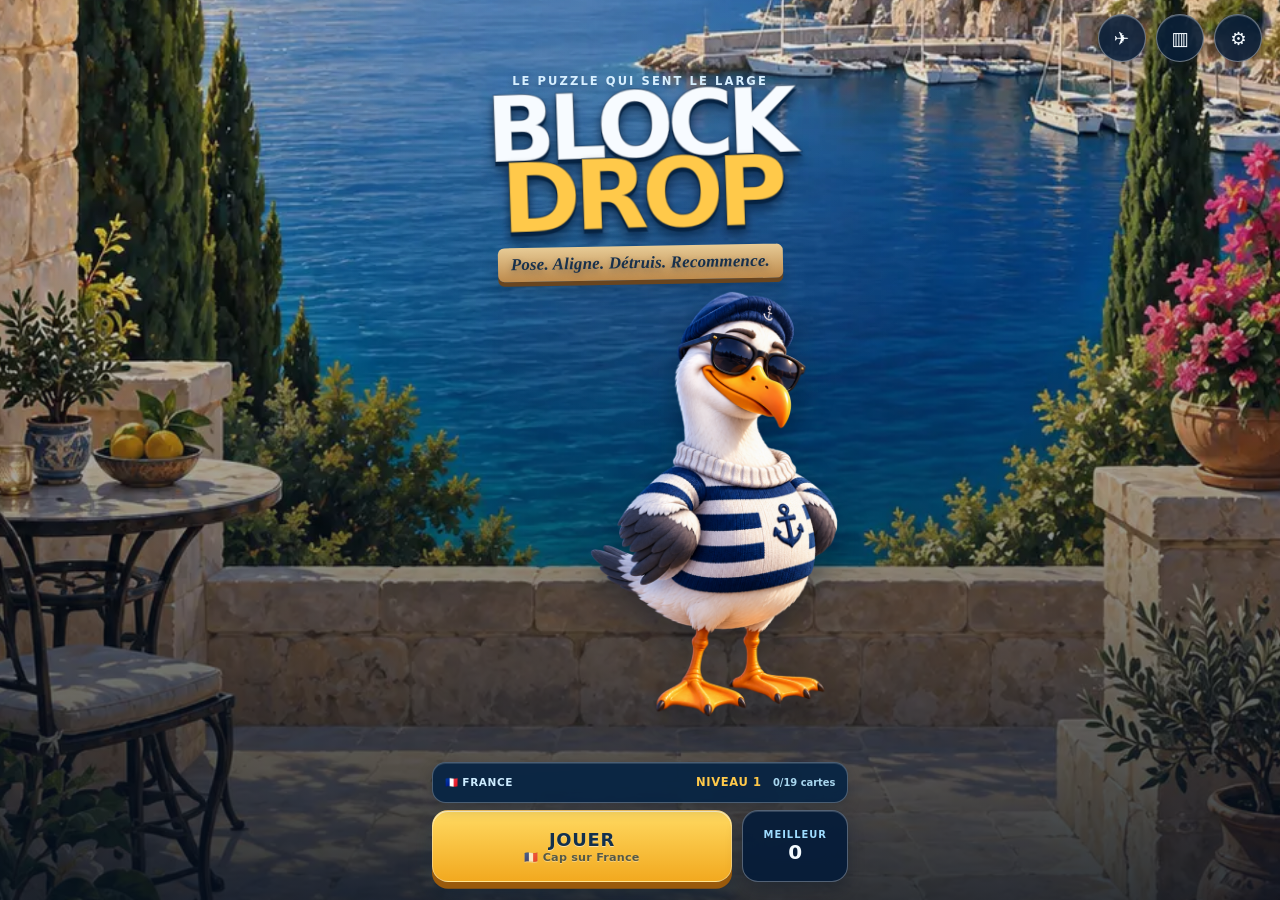
==== app/src/main/assets/public/index.html @ 639a9d27 "Add files via upload" ====
<!doctype html>
<html lang="fr">
<head>
  <meta charset="utf-8">
  <meta name="viewport" content="width=device-width,initial-scale=1,maximum-scale=1,user-scalable=no,viewport-fit=cover">
  <meta name="theme-color" content="#061d3a">
  <meta name="description" content="BLOCK DROP — Pose, aligne, détruis, recommence. Un block puzzle marin simple, fluide et addictif.">
  <meta name="mobile-web-app-capable" content="yes">
  <meta name="apple-mobile-web-app-capable" content="yes">
  <meta name="apple-mobile-web-app-status-bar-style" content="black-translucent">
  <title>BLOCK DROP</title>
  <link rel="manifest" href="manifest.webmanifest">
  <link rel="apple-touch-icon" href="assets/app-icon.png">
  <link rel="icon" type="image/svg+xml" href="data:image/svg+xml,%3Csvg xmlns='http://www.w3.org/2000/svg' viewBox='0 0 64 64'%3E%3Crect width='64' height='64' rx='15' fill='%23061d3a'/%3E%3Crect x='10' y='10' width='20' height='20' rx='5' fill='%233fd2ff'/%3E%3Crect x='34' y='10' width='20' height='20' rx='5' fill='%23ffc94a'/%3E%3Crect x='10' y='34' width='20' height='20' rx='5' fill='%23ff625d'/%3E%3Cpath d='M34 34h20v20H34z' rx='5' fill='%2374df72'/%3E%3C/svg%3E">
  <link rel="stylesheet" href="styles.css">
</head>
<body>
  <div id="app" class="app" aria-label="BLOCK DROP">
    <div class="scene" aria-hidden="true"></div>
    <div id="countryBackdrop" class="country-backdrop" aria-hidden="true"></div>
    <div class="scene-tint" aria-hidden="true"></div>

    <section id="homeScreen" class="screen home-screen active" aria-labelledby="gameTitle">
      <div class="home-actions">
        <button class="round-button" id="journeyButton" type="button" aria-label="Cartes postales" title="Cartes postales">✈</button>
        <button class="round-button" id="statsButton" type="button" aria-label="Statistiques" title="Statistiques">▥</button>
        <button class="round-button" id="homeSettingsButton" type="button" aria-label="Paramètres" title="Paramètres">⚙</button>
      </div>

      <div class="brand-lockup">
        <p class="eyebrow">LE PUZZLE QUI SENT LE LARGE</p>
        <h1 id="gameTitle"><span>BLOCK</span><strong>DROP</strong></h1>
        <p class="tagline">Pose. Aligne. Détruis. Recommence.</p>
      </div>

      <img class="home-mascot" src="assets/mascot.webp" width="600" height="900" alt="La mouette BLOCK DROP en pull marin rayé">

      <div class="home-cta">
        <button id="homeJourney" class="home-journey" type="button" aria-label="Voir le tour du monde et les cartes postales">
          <span id="homeCountry">🇫🇷 FRANCE</span>
          <strong>NIVEAU <b id="homeLevel">1</b></strong>
          <small><b id="homePostcardCount">0</b>/19 cartes</small>
        </button>
        <div class="home-buttons-row">
          <button id="playButton" class="primary-button play-button" type="button">
            <span id="playButtonLabel">JOUER</span>
            <small id="playButtonHint">Une partie, sans pression</small>
          </button>
          <div class="best-chip" aria-label="Meilleur score">
            <span>MEILLEUR</span>
            <strong id="homeBest">0</strong>
          </div>
        </div>
      </div>
    </section>

    <section id="gameScreen" class="screen game-screen" aria-label="Partie de BLOCK DROP">
      <header class="game-header">
        <button class="round-button small" id="backButton" type="button" aria-label="Retour à l'accueil">‹</button>
        <div class="score-card current">
          <span>SCORE</span>
          <strong id="scoreValue">0</strong>
        </div>
        <div class="score-card">
          <span>MEILLEUR</span>
          <strong id="bestValue">0</strong>
        </div>
        <button class="round-button small" id="gameSettingsButton" type="button" aria-label="Paramètres">⚙</button>
      </header>

      <main class="game-main">
        <div id="comboBanner" class="combo-banner" aria-live="polite"></div>
        <div id="recordBanner" class="record-banner" aria-live="polite">NOUVEAU RECORD !</div>
        <div id="levelUpBanner" class="level-up-banner" aria-live="polite">
          <span>NIVEAU SUIVANT</span>
          <strong id="levelUpValue">2</strong>
        </div>

        <div class="journey-status" aria-label="Progression du voyage">
          <div class="journey-heading">
            <span id="countryName">🇫🇷 FRANCE</span>
            <strong>NIVEAU <b id="levelValue">1</b></strong>
          </div>
          <div class="level-progress" aria-hidden="true"><i id="levelProgressFill"></i></div>
          <small id="levelProgressText">0/2 lignes</small>
        </div>

        <div class="board-wrap">
          <div id="board" class="board" role="grid" aria-label="Grille de jeu 8 par 8"></div>
          <div id="erasePanel" class="erase-panel" hidden>
            <span><strong id="eraseCount">0</strong>/3 blocs</span>
            <button id="cancelEraseButton" type="button">ANNULER</button>
            <button id="confirmEraseButton" type="button">EFFACER</button>
          </div>
          <div id="mascotReaction" class="mascot-reaction" aria-live="polite">
            <img src="assets/mascot.webp" alt="" width="600" height="900">
            <span id="reactionText">Propre.</span>
          </div>
        </div>

        <div class="pieces-area" aria-label="Pièces disponibles">
          <div id="piecesTray" class="pieces-tray"></div>
        </div>

        <div class="bonus-bar" aria-label="Bonus">
          <button id="eraserButton" class="bonus-button" type="button">
            <span class="bonus-icon">⌫</span>
            <span>GOMME</span>
            <b id="eraserCount">1</b>
          </button>
          <p id="gameHint" class="game-hint">Glisse une pièce sur la grille</p>
          <button id="redrawButton" class="bonus-button" type="button">
            <span class="bonus-icon">↻</span>
            <span>TIRAGE</span>
            <b id="redrawCount">1</b>
          </button>
        </div>
      </main>
    </section>

    <div id="tutorialOverlay" class="overlay tutorial-overlay" hidden>
      <div class="tutorial-card">
        <div class="tutorial-dots"><i class="active"></i><i></i><i></i></div>
        <div class="tutorial-demo" aria-hidden="true"><span></span><span></span><span></span></div>
        <h2 id="tutorialTitle">À toi de jouer</h2>
        <p id="tutorialText">Glisse une pièce sur la grille.</p>
        <button id="tutorialNext" class="primary-button compact" type="button">CONTINUER</button>
      </div>
    </div>

    <div id="gameOverOverlay" class="overlay" hidden>
      <div class="modal-card game-over-card">
        <img class="modal-mascot" src="assets/mascot.webp" alt="La mouette semble légèrement dépitée" width="600" height="900">
        <p class="eyebrow">OUPS.</p>
        <h2>TERMINÉ !</h2>
        <div class="result-grid">
          <div><span>SCORE</span><strong id="finalScore">0</strong></div>
          <div><span>MEILLEUR</span><strong id="finalBest">0</strong></div>
          <div><span>MEILLEUR COMBO</span><strong id="finalCombo">×1</strong></div>
        </div>
        <button id="replayButton" class="primary-button" type="button">REJOUER</button>
        <div id="gameOverJokers" class="game-over-jokers" hidden>
          <button id="gameOverEraser" type="button">⌫ GOMME <b>×1</b></button>
          <button id="gameOverRedraw" type="button">↻ TIRAGE <b>×1</b></button>
        </div>
        <p class="ad-policy-note">Les pubs plein écran sont espacées et apparaissent uniquement entre certaines parties.</p>
        <button id="secondChanceButton" class="video-button" type="button">
          <span>▶</span>
          <span><strong>LIBÉRER DE L'ESPACE</strong><small>Seconde chance · vidéo récompensée</small></span>
        </button>
        <button id="gameOverHomeButton" class="text-button" type="button">ACCUEIL</button>
      </div>
    </div>

    <div id="adOverlay" class="overlay ad-overlay" hidden>
      <div class="ad-card">
        <div id="adLabel" class="ad-label">PUBLICITÉ SIMULÉE</div>
        <div class="ad-visual" aria-hidden="true">
          <span class="ad-block blue"></span><span class="ad-block yellow"></span><span class="ad-block red"></span>
        </div>
        <h2>Un peu d'air arrive…</h2>
        <p id="adMessage">Récompense en préparation</p>
        <div class="ad-progress"><i id="adProgress"></i></div>
        <strong id="adCountdown">3</strong>
      </div>
    </div>

    <div id="settingsOverlay" class="overlay" hidden>
      <div class="modal-card settings-card">
        <button class="modal-close" data-close-overlay="settingsOverlay" type="button" aria-label="Fermer">×</button>
        <p class="eyebrow">À TA FAÇON</p>
        <h2>PARAMÈTRES</h2>
        <label class="setting-row"><span><strong>SONS</strong><small>Placements, lignes et combos</small></span><input id="soundToggle" type="checkbox" checked><i></i></label>
        <label class="setting-row"><span><strong>VIBRATIONS</strong><small>Retours tactiles légers</small></span><input id="vibrationToggle" type="checkbox" checked><i></i></label>
        <button id="showTutorialButton" class="secondary-button" type="button">REVOIR LE TUTORIEL</button>
        <button id="privacyOptionsButton" class="secondary-button" type="button" hidden>GÉRER MES CHOIX PUBLICITAIRES</button>
        <a class="privacy-link" href="privacy.html">POLITIQUE DE CONFIDENTIALITÉ</a>
      </div>
    </div>

    <div id="statsOverlay" class="overlay" hidden>
      <div class="modal-card stats-card">
        <button class="modal-close" data-close-overlay="statsOverlay" type="button" aria-label="Fermer">×</button>
        <p class="eyebrow">CARNET DE BORD</p>
        <h2>STATISTIQUES</h2>
        <div class="stats-list">
          <div><span>Niveau actuel</span><strong id="statsLevel">1</strong></div>
          <div><span>Cartes postales</span><strong id="statsPostcards">0/19</strong></div>
          <div><span>Parties jouées</span><strong id="statsGames">0</strong></div>
          <div><span>Meilleur score</span><strong id="statsBest">0</strong></div>
          <div><span>Lignes détruites</span><strong id="statsLines">0</strong></div>
          <div><span>Meilleur combo</span><strong id="statsCombo">×1</strong></div>
          <div><span>Temps de jeu</span><strong id="statsTime">0 min</strong></div>
        </div>
      </div>
    </div>

    <div id="postcardsOverlay" class="overlay" hidden>
      <div class="modal-card postcards-card">
        <button class="modal-close" data-close-overlay="postcardsOverlay" type="button" aria-label="Fermer">×</button>
        <p class="eyebrow">LE TOUR DU MONDE</p>
        <h2>CARTES POSTALES</h2>
        <p class="postcards-intro">Une nouvelle carte avec la mouette tous les 10 niveaux.</p>
        <div id="postcardGrid" class="postcard-grid" aria-label="Collection de cartes postales"></div>
      </div>
    </div>

    <div id="postcardRewardOverlay" class="overlay postcard-reward-overlay" hidden>
      <div class="postcard-reward-card">
        <p class="eyebrow">10 NIVEAUX BOUCLÉS</p>
        <h2>NOUVELLE CARTE !</h2>
        <div id="rewardPostcard" class="postcard-art reward-postcard" role="img"></div>
        <strong id="rewardCountry">🇫🇷 France</strong>
        <p>La mouette ajoute une escale à son carnet de bord.</p>
        <button id="postcardContinueButton" class="primary-button compact" type="button">CONTINUER LE VOYAGE</button>
      </div>
    </div>

    <div id="toast" class="toast" role="status" aria-live="polite"></div>
    <div id="liveRegion" class="sr-only" aria-live="polite"></div>
  </div>

  <script src="js/engine.js" defer></script>
  <script src="js/progression.js" defer></script>
  <script src="js/services.js" defer></script>
  <script src="js/app.js" defer></script>
</body>
</html>
---- app/src/main/assets/public/styles.css ----
:root {
  --navy-950: #031326;
  --navy-900: #061d3a;
  --navy-800: #0b2e55;
  --navy-700: #114a7b;
  --ocean: #168ec5;
  --sky: #4fc8f4;
  --foam: #f5fbff;
  --sand: #e6c68f;
  --gold: #ffc94a;
  --coral: #ff645d;
  --green: #65d76e;
  --violet: #8a66ed;
  --grid-size: min(92vw, 44dvh, 31rem);
  --shadow: 0 1rem 2.5rem rgba(1, 13, 31, .28);
  font-family: Inter, ui-rounded, "SF Pro Rounded", system-ui, -apple-system, BlinkMacSystemFont, "Segoe UI", sans-serif;
  color: var(--foam);
  background: var(--navy-950);
  font-synthesis: none;
}

* { box-sizing: border-box; }

html,
body {
  width: 100%;
  height: 100%;
  margin: 0;
  overflow: hidden;
  overscroll-behavior: none;
  background: var(--navy-950);
}

body {
  min-height: 100dvh;
  -webkit-tap-highlight-color: transparent;
  user-select: none;
  -webkit-user-select: none;
}

button,
input { font: inherit; }

button {
  border: 0;
  color: inherit;
  cursor: pointer;
  -webkit-tap-highlight-color: transparent;
}

button:focus-visible,
input:focus-visible + i {
  outline: .2rem solid #fff;
  outline-offset: .18rem;
}

[hidden] { display: none !important; }

.app {
  position: fixed;
  inset: 0;
  isolation: isolate;
  overflow: hidden;
  background: var(--navy-900);
}

.scene,
.country-backdrop,
.scene-tint {
  position: absolute;
  inset: 0;
  pointer-events: none;
}

.scene {
  z-index: -4;
  background: url("assets/mediterranean-port.webp") 50% 46% / cover no-repeat;
  transform: scale(1.02);
  transition: opacity .35s ease;
  animation: seaBreath 14s ease-in-out infinite alternate;
}

.country-backdrop {
  z-index: -3;
  opacity: 0;
  background-color: #1f78a5;
  background-image: url("assets/postcards-atlas.png");
  background-repeat: no-repeat;
  background-position: 33.333% 0;
  background-size: auto 500%;
  filter: saturate(1.08) brightness(.94) contrast(1.04);
  transform: scale(1.02);
  transition: opacity .35s ease, background-position .45s ease;
}

.app.playing .scene { opacity: 0; }
.app.playing .country-backdrop { opacity: .96; }

.scene-tint {
  z-index: -2;
  background:
    radial-gradient(circle at 50% 11%, rgba(255,255,255,.14), transparent 34%),
    linear-gradient(180deg, rgba(4, 27, 57, .08), rgba(4, 22, 45, .18) 36%, rgba(3, 15, 31, .82) 100%);
}

.app.playing .scene-tint {
  background:
    radial-gradient(circle at 50% 42%, rgba(255,255,255,.05), transparent 34%),
    linear-gradient(180deg, rgba(3, 24, 49, .08), rgba(3, 20, 42, .2) 55%, rgba(2, 14, 30, .48) 100%);
}

.screen {
  position: absolute;
  inset: 0;
  display: none;
  width: 100%;
  height: 100dvh;
}

.screen.active { display: flex; }

.home-screen {
  flex-direction: column;
  align-items: center;
  justify-content: space-between;
  padding: max(.9rem, env(safe-area-inset-top)) 1.1rem max(1.1rem, env(safe-area-inset-bottom));
  overflow: hidden;
}

.home-actions {
  position: relative;
  z-index: 8;
  display: flex;
  align-self: stretch;
  justify-content: flex-end;
  gap: .65rem;
}

.round-button {
  display: grid;
  place-items: center;
  width: 3rem;
  height: 3rem;
  border: 1px solid rgba(255,255,255,.38);
  border-radius: 50%;
  background: rgba(4, 27, 57, .82);
  box-shadow: 0 .45rem 1rem rgba(0, 20, 42, .2), inset 0 1px rgba(255,255,255,.2);
  font-size: 1.15rem;
  font-weight: 900;
  backdrop-filter: blur(.8rem);
  transition: transform .12s ease, background .12s ease;
}

.round-button:active { transform: scale(.93); }
.round-button.small { width: 2.7rem; height: 2.7rem; }

.brand-lockup {
  position: absolute;
  z-index: 6;
  top: max(4.65rem, calc(env(safe-area-inset-top) + 3.8rem));
  left: 50%;
  width: min(100%, 32rem);
  padding: 0 .7rem;
  text-align: center;
  text-shadow: 0 .2rem .45rem rgba(3, 20, 40, .35);
  transform: translateX(-50%);
}

.eyebrow {
  margin: 0 0 .3rem;
  color: #d7efff;
  font-size: .72rem;
  font-weight: 900;
  letter-spacing: .18em;
  text-transform: uppercase;
}

.brand-lockup h1 {
  display: flex;
  flex-direction: column;
  margin: 0;
  font-size: clamp(3.15rem, 15vw, 5.7rem);
  font-weight: 1000;
  line-height: .73;
  letter-spacing: -.075em;
  transform: rotate(-2deg);
}

.brand-lockup h1 span,
.brand-lockup h1 strong {
  position: relative;
  -webkit-text-stroke: .08rem rgba(2, 24, 50, .35);
  filter: drop-shadow(0 .3rem 0 #08284a) drop-shadow(0 .55rem .35rem rgba(0, 16, 36, .3));
}

.brand-lockup h1 span {
  color: #f7fbff;
  text-shadow: inset 0 .1rem #fff;
}

.brand-lockup h1 strong {
  z-index: 1;
  color: var(--gold);
  font-size: 1.06em;
}

.tagline {
  display: inline-block;
  margin: 1rem 0 0;
  padding: .45rem .8rem;
  border-radius: .4rem;
  background: linear-gradient(180deg, #e7cb96, #bd8a4c);
  box-shadow: 0 .28rem 0 #69451f, 0 .65rem 1rem rgba(6, 24, 44, .25);
  color: #17304c;
  font-family: Georgia, serif;
  font-size: clamp(.78rem, 3.4vw, 1.05rem);
  font-style: italic;
  font-weight: 900;
  letter-spacing: .015em;
  transform: rotate(-1deg);
}

.home-mascot {
  position: absolute;
  z-index: 4;
  top: clamp(17.5rem, 32dvh, 19.5rem);
  left: 63%;
  width: min(58vw, 18rem, calc((100dvh - 23rem) / 1.5));
  height: auto;
  transform: translateX(-50%);
  filter: drop-shadow(0 1.1rem 1rem rgba(1, 13, 28, .4));
  animation: mascotIdle 4.8s ease-in-out infinite;
  pointer-events: none;
}

.home-cta {
  position: relative;
  z-index: 7;
  display: flex;
  flex-direction: column;
  align-items: stretch;
  align-self: center;
  width: min(100%, 26rem);
  margin-top: auto;
  gap: .48rem;
}

.home-buttons-row {
  display: flex;
  align-items: stretch;
  gap: .65rem;
}

.home-journey {
  display: grid;
  min-height: 2.55rem;
  grid-template-columns: 1fr auto auto;
  align-items: center;
  padding: .5rem .72rem;
  border: 1px solid rgba(255,255,255,.26);
  border-radius: .85rem;
  background: rgba(5, 35, 67, .9);
  box-shadow: 0 .35rem .85rem rgba(0, 16, 35, .24), inset 0 1px rgba(255,255,255,.13);
  backdrop-filter: blur(.75rem);
  text-align: left;
}

.home-journey > span {
  overflow: hidden;
  color: #cdecff;
  font-size: .66rem;
  font-weight: 950;
  letter-spacing: .055em;
  text-overflow: ellipsis;
  white-space: nowrap;
}

.home-journey > strong {
  padding: 0 .7rem;
  color: var(--gold);
  font-size: .72rem;
  letter-spacing: .055em;
}

.home-journey > small {
  color: #a9d7ef;
  font-size: .62rem;
  font-weight: 850;
}

.primary-button {
  min-height: 3.5rem;
  border: 1px solid rgba(255,255,255,.32);
  border-radius: 1rem;
  background: linear-gradient(180deg, #ffda62, #f2a91f);
  box-shadow: 0 .42rem 0 #9a5a0b, 0 .75rem 1.35rem rgba(9, 40, 65, .34), inset 0 1px rgba(255,255,255,.68);
  color: #12304c;
  font-size: 1.12rem;
  font-weight: 1000;
  letter-spacing: .04em;
  text-shadow: 0 1px rgba(255,255,255,.5);
  transition: transform .1s ease, box-shadow .1s ease;
}

.primary-button:active {
  transform: translateY(.28rem);
  box-shadow: 0 .14rem 0 #9a5a0b, 0 .35rem .8rem rgba(9, 40, 65, .28), inset 0 1px rgba(255,255,255,.68);
}

.play-button {
  display: flex;
  flex: 1;
  flex-direction: column;
  align-items: center;
  justify-content: center;
  min-height: 4.5rem;
}

.play-button small {
  margin-top: .1rem;
  font-size: .7rem;
  font-weight: 800;
  letter-spacing: .02em;
  opacity: .7;
}

.best-chip {
  display: flex;
  min-width: 6.6rem;
  flex-direction: column;
  align-items: center;
  justify-content: center;
  border: 1px solid rgba(255,255,255,.3);
  border-radius: 1rem;
  background: rgba(4, 27, 57, .9);
  box-shadow: 0 .45rem 1rem rgba(0, 17, 37, .3), inset 0 1px rgba(255,255,255,.16);
  backdrop-filter: blur(.7rem);
}

.best-chip span,
.score-card span {
  color: #9edcff;
  font-size: .62rem;
  font-weight: 900;
  letter-spacing: .1em;
}

.best-chip strong { margin-top: .05rem; font-size: 1.25rem; }

.game-screen {
  flex-direction: column;
  padding: max(.55rem, env(safe-area-inset-top)) .6rem max(.45rem, env(safe-area-inset-bottom));
  background: linear-gradient(180deg, rgba(5, 34, 66, .08), rgba(2, 18, 38, .38));
  touch-action: none;
}

.game-screen::before {
  position: absolute;
  z-index: -1;
  inset: 0;
  background: radial-gradient(circle at 50% 46%, rgba(3, 22, 45, .04) 0 35%, rgba(3, 22, 45, .2) 100%);
  content: "";
}

.game-header {
  display: grid;
  z-index: 5;
  grid-template-columns: 2.7rem 1fr 1fr 2.7rem;
  align-items: center;
  width: min(100%, 36rem);
  margin: 0 auto .42rem;
  gap: .42rem;
}

.score-card {
  display: flex;
  min-width: 0;
  height: 2.72rem;
  flex-direction: column;
  align-items: center;
  justify-content: center;
  border: 1px solid rgba(255,255,255,.18);
  border-radius: .8rem;
  background: rgba(5, 32, 63, .78);
  box-shadow: inset 0 1px rgba(255,255,255,.1), 0 .3rem .8rem rgba(0, 13, 29, .16);
  backdrop-filter: blur(.6rem);
}

.score-card.current { background: linear-gradient(180deg, rgba(16, 91, 137, .88), rgba(8, 53, 91, .92)); }
.score-card strong { max-width: 100%; overflow: hidden; font-size: 1.15rem; line-height: 1.05; text-overflow: ellipsis; }

.game-main {
  position: relative;
  display: flex;
  min-height: 0;
  flex: 1;
  flex-direction: column;
  align-items: center;
  justify-content: center;
}

.journey-status {
  display: grid;
  width: min(100%, 34rem);
  min-height: 2.8rem;
  grid-template-columns: 1fr auto;
  align-items: center;
  margin: 0 0 .42rem;
  padding: .42rem .68rem;
  border: 1px solid rgba(255,255,255,.18);
  border-radius: .8rem;
  background: rgba(4, 28, 55, .78);
  box-shadow: inset 0 1px rgba(255,255,255,.09), 0 .3rem .7rem rgba(0,0,0,.13);
  backdrop-filter: blur(.65rem);
  gap: .2rem .55rem;
}

.journey-heading {
  display: flex;
  align-items: baseline;
  justify-content: space-between;
  grid-column: 1 / -1;
  gap: .5rem;
}

.journey-heading span {
  overflow: hidden;
  color: #d7efff;
  font-size: .68rem;
  font-weight: 950;
  letter-spacing: .06em;
  text-overflow: ellipsis;
  text-transform: uppercase;
  white-space: nowrap;
}

.journey-heading strong {
  flex: 0 0 auto;
  color: var(--gold);
  font-size: .67rem;
  letter-spacing: .07em;
}

.level-progress {
  height: .36rem;
  overflow: hidden;
  border-radius: 2rem;
  background: rgba(255,255,255,.12);
  box-shadow: inset 0 .08rem .12rem rgba(0,0,0,.22);
}

.level-progress i {
  display: block;
  width: 0;
  height: 100%;
  border-radius: inherit;
  background: linear-gradient(90deg, #35c9f5, #ffd252);
  box-shadow: 0 0 .55rem rgba(61, 207, 247, .55);
  transition: width .28s ease;
}

.journey-status small {
  color: #a9d7ef;
  font-size: .57rem;
  font-weight: 850;
  white-space: nowrap;
}

.board-wrap { position: relative; width: var(--grid-size); max-width: 100%; }

.board {
  display: grid;
  width: 100%;
  aspect-ratio: 1;
  grid-template-columns: repeat(8, 1fr);
  grid-template-rows: repeat(8, 1fr);
  gap: clamp(.18rem, .8vw, .3rem);
  padding: clamp(.38rem, 1.4vw, .62rem);
  border: 1px solid rgba(137, 211, 255, .23);
  border-radius: clamp(.95rem, 4vw, 1.4rem);
  background:
    linear-gradient(145deg, rgba(15, 65, 106, .35), transparent 50%),
    rgba(6, 29, 59, .86);
  backdrop-filter: blur(.12rem);
  box-shadow: var(--shadow), inset 0 0 0 .18rem rgba(1, 12, 28, .32), inset 0 1px rgba(255,255,255,.1);
  touch-action: none;
}

.cell {
  position: relative;
  min-width: 0;
  border-radius: 22%;
  background: rgba(33, 82, 120, .33);
  box-shadow: inset 0 .08rem .18rem rgba(0,0,0,.25), 0 1px rgba(255,255,255,.03);
  transition: background .09s ease, transform .12s ease, opacity .16s ease, box-shadow .09s ease;
}

.cell.filled,
.piece-block,
.drag-cell {
  background-color: var(--block-color);
  background-image:
    linear-gradient(155deg, rgba(255,255,255,.52), transparent 32%),
    linear-gradient(180deg, rgba(255,255,255,.09), rgba(0,0,0,.15));
  box-shadow:
    inset 0 .12rem .12rem rgba(255,255,255,.35),
    inset 0 -.13rem .18rem rgba(0,0,0,.18),
    0 .12rem .22rem rgba(1, 15, 31, .34);
}

.color-blue { --block-color: #2eb9f0; }
.color-turquoise { --block-color: #2fd6c7; }
.color-green { --block-color: #6bd663; }
.color-yellow { --block-color: #ffca45; }
.color-orange { --block-color: #ff963b; }
.color-red { --block-color: #f65c61; }
.color-violet { --block-color: #8f65e8; }

.cell.preview-valid {
  background: color-mix(in srgb, var(--preview-color) 52%, rgba(255,255,255,.16));
  box-shadow: inset 0 0 0 .12rem rgba(255,255,255,.58), 0 0 .65rem color-mix(in srgb, var(--preview-color) 60%, transparent);
  transform: scale(.94);
}

.cell.drop-in { animation: blockDrop .15s cubic-bezier(.16,.9,.25,1.35); }
.cell.clearing { z-index: 2; animation: blockClear .27s ease forwards; }
.cell.erase-selected { box-shadow: inset 0 0 0 .15rem #fff, 0 0 .8rem #ffdf67; transform: scale(.88) rotate(4deg); }
.board.erase-mode .cell.filled { cursor: crosshair; }

.pieces-area {
  width: min(100%, 34rem);
  min-height: clamp(5.4rem, 13dvh, 7.4rem);
  padding: .42rem 0 .28rem;
}

.pieces-tray {
  display: grid;
  width: 100%;
  height: 100%;
  grid-template-columns: repeat(3, 1fr);
  gap: .48rem;
}

.piece-slot {
  position: relative;
  display: grid;
  min-width: 0;
  min-height: 4.8rem;
  place-items: center;
  border: 1px solid rgba(123, 201, 247, .18);
  border-radius: .95rem;
  background: rgba(5, 32, 62, .72);
  box-shadow: inset 0 1px rgba(255,255,255,.08), 0 .28rem .7rem rgba(0, 12, 27, .16);
  touch-action: none;
  transition: transform .1s ease, opacity .1s ease, border-color .1s ease;
}

.piece-slot:active { transform: scale(.96); }
.piece-slot.dragging { opacity: .16; }
.piece-slot.used { opacity: .2; pointer-events: none; }

.piece-shape {
  display: grid;
  grid-template-columns: repeat(var(--piece-cols), var(--mini-cell));
  grid-template-rows: repeat(var(--piece-rows), var(--mini-cell));
  gap: .18rem;
  --mini-cell: clamp(.92rem, 4.7vw, 1.55rem);
  filter: drop-shadow(0 .15rem .18rem rgba(0, 11, 26, .28));
}

.piece-block {
  width: var(--mini-cell);
  height: var(--mini-cell);
  border-radius: 24%;
}

.piece-block.empty { visibility: hidden; }

.drag-piece {
  position: fixed;
  z-index: 100;
  display: grid;
  grid-template-columns: repeat(var(--piece-cols), var(--drag-cell));
  grid-template-rows: repeat(var(--piece-rows), var(--drag-cell));
  gap: var(--drag-gap);
  transform: translate3d(var(--drag-x), var(--drag-y), 0) scale(1.05);
  filter: drop-shadow(0 .55rem .42rem rgba(0, 12, 28, .34));
  pointer-events: none;
  will-change: transform;
}

.drag-cell {
  width: var(--drag-cell);
  height: var(--drag-cell);
  border-radius: 22%;
}
.drag-cell.empty { visibility: hidden; }
.drag-piece.invalid { opacity: .52; filter: grayscale(.4) drop-shadow(0 .25rem .3rem rgba(80,0,0,.3)); }

.bonus-bar {
  display: grid;
  width: min(100%, 34rem);
  min-height: 3.3rem;
  grid-template-columns: 5rem 1fr 5rem;
  align-items: center;
  gap: .4rem;
}

.bonus-button {
  position: relative;
  display: flex;
  height: 3.15rem;
  flex-direction: column;
  align-items: center;
  justify-content: center;
  border: 1px solid rgba(255,255,255,.18);
  border-radius: .8rem;
  background: linear-gradient(180deg, rgba(18, 74, 119, .95), rgba(7, 43, 78, .96));
  box-shadow: 0 .18rem 0 #04182d, inset 0 1px rgba(255,255,255,.15);
  font-size: .56rem;
  font-weight: 900;
  letter-spacing: .06em;
}

.bonus-button:active { transform: translateY(.12rem); }
.bonus-button:disabled { opacity: .35; filter: grayscale(.7); pointer-events: none; }
.bonus-icon { font-size: 1.18rem; line-height: 1; }
.bonus-button b {
  position: absolute;
  top: -.3rem;
  right: -.25rem;
  display: grid;
  width: 1.25rem;
  height: 1.25rem;
  place-items: center;
  border: 2px solid var(--navy-900);
  border-radius: 50%;
  background: var(--coral);
  color: #fff;
  font-size: .65rem;
}

.game-hint {
  margin: 0;
  color: #b9def4;
  font-size: clamp(.68rem, 2.8vw, .82rem);
  font-weight: 750;
  line-height: 1.2;
  text-align: center;
}

.combo-banner,
.record-banner {
  position: absolute;
  z-index: 15;
  top: 38%;
  left: 50%;
  opacity: 0;
  color: #fff;
  font-size: clamp(1.8rem, 10vw, 3.2rem);
  font-weight: 1000;
  letter-spacing: -.04em;
  text-align: center;
  text-shadow: 0 .18rem 0 #0b5486, 0 0 1.2rem #4ed7ff;
  transform: translate(-50%, -50%) scale(.7) rotate(-4deg);
  pointer-events: none;
}

.combo-banner.show { animation: comboPop .82s ease both; }
.record-banner { top: 10%; width: 100%; color: var(--gold); font-size: clamp(1.3rem, 6vw, 2.2rem); text-shadow: 0 .15rem 0 #8d5209, 0 0 1rem rgba(255,212,74,.7); }
.record-banner.show { animation: comboPop 1.2s ease both; }

.level-up-banner {
  position: absolute;
  z-index: 16;
  top: 16%;
  left: 50%;
  display: flex;
  flex-direction: column;
  align-items: center;
  opacity: 0;
  padding: .65rem 1.2rem .7rem;
  border: 1px solid rgba(255,255,255,.35);
  border-radius: 1rem;
  background: rgba(5, 35, 69, .94);
  box-shadow: 0 .75rem 1.8rem rgba(0,0,0,.33), inset 0 1px rgba(255,255,255,.16);
  transform: translate(-50%, -50%) scale(.75);
  pointer-events: none;
}

.level-up-banner span { color: #a9dcf7; font-size: .6rem; font-weight: 950; letter-spacing: .12em; }
.level-up-banner strong { color: var(--gold); font-size: 1.8rem; line-height: 1.05; text-shadow: 0 .12rem 0 #925608; }
.level-up-banner.show { animation: levelUpPop 1.15s ease both; }

.mascot-reaction {
  position: absolute;
  z-index: 12;
  right: -.25rem;
  bottom: .25rem;
  display: flex;
  align-items: center;
  opacity: 0;
  transform: translateY(.5rem);
  pointer-events: none;
}

.mascot-reaction.show { animation: reaction 2.1s ease both; }
.mascot-reaction img { width: 3.4rem; height: 3.4rem; border: 2px solid #fff; border-radius: 50%; background: var(--navy-800); object-fit: cover; object-position: 50% 18%; }
.mascot-reaction span { margin-right: -.35rem; padding: .4rem .65rem; border-radius: .8rem .8rem .15rem .8rem; background: #fff; box-shadow: 0 .3rem .6rem rgba(0,0,0,.2); color: var(--navy-900); font-size: .75rem; font-weight: 900; }

.erase-panel {
  position: absolute;
  z-index: 20;
  right: .55rem;
  bottom: .55rem;
  left: .55rem;
  display: grid;
  grid-template-columns: 1fr auto auto;
  align-items: center;
  padding: .45rem;
  border: 1px solid rgba(255,255,255,.25);
  border-radius: .75rem;
  background: rgba(3, 22, 45, .94);
  box-shadow: 0 .5rem 1rem rgba(0,0,0,.3);
  gap: .4rem;
}

.erase-panel span { padding-left: .35rem; font-size: .77rem; font-weight: 800; }
.erase-panel button { padding: .55rem .62rem; border-radius: .55rem; background: #174d78; font-size: .64rem; font-weight: 900; }
.erase-panel button:last-child { background: var(--gold); color: var(--navy-900); }

.overlay {
  position: fixed;
  z-index: 200;
  inset: 0;
  display: grid;
  place-items: center;
  padding: 1.1rem;
  background: rgba(1, 12, 27, .74);
  backdrop-filter: blur(.55rem);
  touch-action: none;
}

.modal-card,
.tutorial-card,
.ad-card {
  position: relative;
  width: min(100%, 25rem);
  padding: 1.3rem;
  border: 1px solid rgba(255,255,255,.2);
  border-radius: 1.45rem;
  background:
    linear-gradient(145deg, rgba(27, 86, 128, .32), transparent 40%),
    #061e3b;
  box-shadow: 0 1.3rem 3.5rem rgba(0, 9, 22, .48), inset 0 1px rgba(255,255,255,.12);
  text-align: center;
}

.modal-card h2,
.tutorial-card h2,
.ad-card h2 { margin: .1rem 0 .65rem; font-size: 1.65rem; font-weight: 1000; letter-spacing: -.04em; }
.modal-close { position: absolute; top: .7rem; right: .7rem; width: 2.3rem; height: 2.3rem; border-radius: 50%; background: rgba(255,255,255,.1); font-size: 1.35rem; }

.tutorial-card { overflow: hidden; padding: 1.5rem; }
.tutorial-card p { min-height: 2.6rem; margin: 0 0 1rem; color: #cdeaff; line-height: 1.4; }
.tutorial-dots { display: flex; justify-content: center; margin-bottom: 1rem; gap: .35rem; }
.tutorial-dots i { width: .45rem; height: .45rem; border-radius: 50%; background: rgba(255,255,255,.25); }
.tutorial-dots i.active { width: 1.2rem; border-radius: 1rem; background: var(--gold); }
.tutorial-demo { display: flex; justify-content: center; margin: .5rem 0 1.1rem; gap: .28rem; animation: tutorialMove 1.8s ease-in-out infinite; }
.tutorial-demo span { width: 2rem; height: 2rem; border-radius: .45rem; background: linear-gradient(145deg, #70ddff, #178dc7); box-shadow: inset 0 2px rgba(255,255,255,.4), 0 .2rem .35rem rgba(0,0,0,.25); }
.primary-button.compact { width: 100%; min-height: 3.2rem; }

.modal-mascot { width: 7.2rem; height: 7.2rem; margin: -5.1rem auto -.2rem; border: .32rem solid #fff; border-radius: 50%; background: #0b355d; object-fit: cover; object-position: 50% 17%; filter: drop-shadow(0 .5rem .6rem rgba(0,0,0,.25)); }
.game-over-card { margin-top: 2.4rem; }
.game-over-card .eyebrow { margin-top: .45rem; }
.result-grid { display: grid; grid-template-columns: repeat(3, 1fr); margin: .8rem 0 1rem; gap: .45rem; }
.result-grid div { padding: .65rem .3rem; border-radius: .75rem; background: rgba(255,255,255,.07); }
.result-grid span { display: block; min-height: 1.8em; color: #9ddaff; font-size: .58rem; font-weight: 900; letter-spacing: .06em; }
.result-grid strong { display: block; margin-top: .15rem; font-size: 1.08rem; }
.game-over-card > .primary-button { width: 100%; }
.game-over-jokers { display: flex; gap: .55rem; margin-top: .8rem; }
.game-over-jokers button { flex: 1; min-height: 2.7rem; border: 1px solid rgba(255,255,255,.28); border-radius: .75rem; background: #175b83; color: #fff; font-size: .72rem; font-weight: 900; }
.game-over-jokers b { color: #ffda62; }
.ad-policy-note { margin: .5rem .4rem 0; color: #8fc4e2; font-size: .6rem; line-height: 1.35; }

.video-button {
  display: flex;
  width: 100%;
  align-items: center;
  justify-content: center;
  margin-top: .85rem;
  padding: .7rem;
  border: 1px solid rgba(255,255,255,.22);
  border-radius: .85rem;
  background: #124d7b;
  gap: .65rem;
}
.video-button > span:first-child { display: grid; width: 2.2rem; height: 2.2rem; place-items: center; border-radius: 50%; background: var(--coral); }
.video-button > span:last-child { display: flex; flex-direction: column; text-align: left; }
.video-button strong { font-size: .75rem; }
.video-button small { margin-top: .1rem; color: #b8dff6; font-size: .63rem; }
.video-button:disabled { display: none; }
.text-button { margin-top: .8rem; padding: .55rem 1rem; background: transparent; color: #aedcf7; font-size: .75rem; font-weight: 900; }

.setting-row {
  position: relative;
  display: flex;
  align-items: center;
  justify-content: space-between;
  padding: .85rem .2rem;
  border-bottom: 1px solid rgba(255,255,255,.1);
  text-align: left;
  cursor: pointer;
}
.setting-row span { display: flex; flex-direction: column; }
.setting-row strong { font-size: .82rem; }
.setting-row small { margin-top: .14rem; color: #9ccde9; font-size: .67rem; }
.setting-row input { position: absolute; opacity: 0; }
.setting-row i { position: relative; width: 3rem; height: 1.65rem; border-radius: 2rem; background: #173d60; box-shadow: inset 0 .1rem .25rem rgba(0,0,0,.28); transition: background .16s ease; }
.setting-row i::after { position: absolute; top: .2rem; left: .2rem; width: 1.25rem; height: 1.25rem; border-radius: 50%; background: #fff; box-shadow: 0 .12rem .25rem rgba(0,0,0,.28); content: ""; transition: transform .16s ease; }
.setting-row input:checked + i { background: var(--green); }
.setting-row input:checked + i::after { transform: translateX(1.35rem); }
.secondary-button { width: 100%; margin-top: 1rem; padding: .85rem; border: 1px solid rgba(255,255,255,.2); border-radius: .8rem; background: #123f68; font-size: .75rem; font-weight: 900; }
.privacy-link { display: inline-block; margin-top: 1rem; color: #9fd3ed; font-size: .64rem; font-weight: 850; letter-spacing: .04em; text-decoration: underline; text-underline-offset: .2rem; }

.stats-list { margin-top: .9rem; }
.stats-list div { display: flex; align-items: center; justify-content: space-between; padding: .72rem .1rem; border-bottom: 1px solid rgba(255,255,255,.09); }
.stats-list span { color: #aed9f1; font-size: .8rem; }
.stats-list strong { font-size: 1.02rem; }

.postcards-card {
  width: min(100%, 31rem);
  max-height: min(88dvh, 48rem);
  overflow: hidden auto;
  padding: 1.25rem 1rem 1rem;
  overscroll-behavior: contain;
}

.postcards-intro {
  margin: -.15rem 1.8rem .9rem;
  color: #acd9f1;
  font-size: .74rem;
  line-height: 1.35;
}

.postcard-grid {
  display: grid;
  grid-template-columns: repeat(3, 1fr);
  gap: .62rem;
}

.postcard-item {
  position: relative;
  min-width: 0;
  padding: .28rem;
  border: 1px solid rgba(255,255,255,.16);
  border-radius: .72rem;
  background: rgba(255,255,255,.07);
  box-shadow: 0 .35rem .7rem rgba(0,0,0,.17);
}

.postcard-art {
  width: 100%;
  aspect-ratio: 5 / 6;
  border-radius: .5rem;
  background-image: url("assets/postcards-atlas.png");
  background-repeat: no-repeat;
  background-position: var(--post-x, 0%) var(--post-y, 0%);
  background-size: 400% 500%;
  box-shadow: inset 0 0 0 1px rgba(255,255,255,.22);
}

.postcard-item span {
  display: block;
  overflow: hidden;
  padding: .38rem .15rem .12rem;
  color: #e9f7ff;
  font-size: .59rem;
  font-weight: 900;
  text-overflow: ellipsis;
  white-space: nowrap;
}

.postcard-item.locked .postcard-art { filter: grayscale(1) brightness(.35) blur(.08rem); }
.postcard-item.locked::after {
  position: absolute;
  top: 38%;
  left: 50%;
  padding: .25rem .36rem;
  border: 1px solid rgba(255,255,255,.25);
  border-radius: .4rem;
  background: rgba(3, 21, 43, .84);
  color: #fff;
  content: "🔒 " attr(data-level);
  font-size: .5rem;
  font-weight: 900;
  transform: translate(-50%, -50%);
  white-space: nowrap;
}

.postcard-reward-overlay { background: rgba(1, 13, 29, .84); }
.postcard-reward-card {
  width: min(100%, 25rem);
  padding: 1.25rem 1.25rem 1.35rem;
  border: 1px solid rgba(255,255,255,.22);
  border-radius: 1.45rem;
  background: linear-gradient(145deg, #124f7c, #061d3a 68%);
  box-shadow: 0 1.4rem 3.5rem rgba(0,0,0,.48), inset 0 1px rgba(255,255,255,.15);
  text-align: center;
}

.postcard-reward-card h2 { margin: .1rem 0 .8rem; font-size: 1.65rem; letter-spacing: -.04em; }
.reward-postcard {
  width: min(62vw, 14.5rem);
  margin: 0 auto .75rem;
  border: .38rem solid #f8f4e8;
  border-radius: .35rem;
  box-shadow: 0 .9rem 1.5rem rgba(0,0,0,.34);
  transform: rotate(-1.5deg);
  animation: postcardArrives .55s cubic-bezier(.18,.85,.25,1.2) both;
}

.postcard-reward-card > strong { display: block; color: var(--gold); font-size: 1.08rem; }
.postcard-reward-card > p:not(.eyebrow) { margin: .35rem 0 .9rem; color: #b9def3; font-size: .74rem; }

.ad-card { overflow: hidden; }
.ad-label { display: inline-block; padding: .3rem .55rem; border-radius: .35rem; background: rgba(255,255,255,.1); color: #acd7ef; font-size: .6rem; font-weight: 900; letter-spacing: .12em; }
.ad-visual { display: flex; align-items: flex-end; justify-content: center; height: 8rem; margin: 1rem 0 .6rem; gap: .4rem; }
.ad-block { display: block; width: 4rem; height: 4rem; border-radius: .8rem; box-shadow: inset 0 .2rem rgba(255,255,255,.35), 0 .5rem 1rem rgba(0,0,0,.3); animation: adBlocks 1.25s ease-in-out infinite alternate; }
.ad-block:nth-child(2) { transform: translateY(-1.5rem); animation-delay: -.35s; }
.ad-block:nth-child(3) { animation-delay: -.7s; }
.ad-block.blue { background: #32bff4; }
.ad-block.yellow { background: #ffcb46; }
.ad-block.red { background: #f85f62; }
.ad-card p { margin: 0 0 .7rem; color: #abd7ef; font-size: .78rem; }
.ad-progress { height: .42rem; overflow: hidden; border-radius: 1rem; background: rgba(255,255,255,.12); }
.ad-progress i { display: block; width: 0; height: 100%; border-radius: inherit; background: linear-gradient(90deg, #32c8f7, #75e381); }
.ad-card > strong { display: block; margin-top: .7rem; font-size: 1.4rem; }

.toast {
  position: fixed;
  z-index: 300;
  bottom: calc(1rem + env(safe-area-inset-bottom));
  left: 50%;
  max-width: calc(100% - 2rem);
  padding: .7rem 1rem;
  border: 1px solid rgba(255,255,255,.2);
  border-radius: 1rem;
  opacity: 0;
  background: rgba(4, 29, 57, .94);
  box-shadow: 0 .5rem 1.2rem rgba(0,0,0,.3);
  color: #fff;
  font-size: .76rem;
  font-weight: 800;
  text-align: center;
  transform: translate(-50%, 1rem);
  pointer-events: none;
}
.toast.show { animation: toast 2s ease both; }

.sr-only { position: absolute; width: 1px; height: 1px; margin: -1px; overflow: hidden; clip: rect(0,0,0,0); white-space: nowrap; }

@keyframes seaBreath { to { transform: scale(1.045) translateY(-.25rem); } }
@keyframes mascotIdle { 0%,100% { transform: translateX(-50%) translateY(0) rotate(-.5deg); } 50% { transform: translateX(-50%) translateY(-.38rem) rotate(.45deg); } }
@keyframes blockDrop { 0% { transform: scale(1.22); filter: brightness(1.4); } 70% { transform: scale(.92); } 100% { transform: scale(1); } }
@keyframes blockClear { 0% { transform: scale(1); filter: brightness(1); } 35% { transform: scale(1.16); filter: brightness(1.7); box-shadow: 0 0 1rem #fff; } 100% { transform: scale(.1) rotate(18deg); opacity: 0; filter: brightness(2); } }
@keyframes comboPop { 0% { opacity: 0; transform: translate(-50%, -50%) scale(.55) rotate(-5deg); } 18% { opacity: 1; transform: translate(-50%, -50%) scale(1.12) rotate(2deg); } 64% { opacity: 1; transform: translate(-50%, -50%) scale(1) rotate(-1deg); } 100% { opacity: 0; transform: translate(-50%, -68%) scale(.9); } }
@keyframes levelUpPop { 0% { opacity: 0; transform: translate(-50%, -50%) scale(.65); } 16%,70% { opacity: 1; transform: translate(-50%, -50%) scale(1); } 100% { opacity: 0; transform: translate(-50%, -75%) scale(.92); } }
@keyframes postcardArrives { from { opacity: 0; transform: translateY(1.4rem) rotate(-7deg) scale(.82); } to { opacity: 1; transform: translateY(0) rotate(-1.5deg) scale(1); } }
@keyframes reaction { 0%,100% { opacity: 0; transform: translateY(.5rem) scale(.9); } 12%,78% { opacity: 1; transform: translateY(0) scale(1); } }
@keyframes tutorialMove { 0%,100% { transform: translateX(-1.2rem); } 50% { transform: translateX(1.2rem); } }
@keyframes adBlocks { to { transform: translateY(-.55rem) rotate(3deg); filter: brightness(1.18); } }
@keyframes toast { 0%,100% { opacity: 0; transform: translate(-50%, 1rem); } 12%,82% { opacity: 1; transform: translate(-50%, 0); } }

@media (max-height: 700px) {
  :root { --grid-size: min(88vw, 42dvh, 26rem); }
  .game-header { margin-bottom: .25rem; }
  .journey-status { min-height: 2.35rem; margin-bottom: .25rem; padding: .28rem .58rem; }
  .pieces-area { min-height: 4.65rem; padding: .25rem 0 .18rem; }
  .piece-slot { min-height: 4.15rem; }
  .piece-shape { --mini-cell: clamp(.78rem, 4vw, 1.25rem); gap: .14rem; }
  .bonus-bar { min-height: 2.8rem; }
  .bonus-button { height: 2.7rem; }
  .home-mascot { top: 14.5rem; left: 65%; width: min(53vw, 15.5rem, calc((100dvh - 23rem) / 1.5)); }
  .brand-lockup h1 { font-size: clamp(2.65rem, 12vw, 4.6rem); }
  .tagline { margin-top: .75rem; }
  .home-journey { min-height: 2.2rem; padding-block: .35rem; }
  .play-button { min-height: 4rem; }
}

@media (min-width: 700px) and (min-height: 700px) {
  :root { --grid-size: min(68vw, 51dvh, 32rem); }
  .game-screen { justify-content: center; }
  .game-header { margin-top: .5rem; }
  .home-mascot { left: 56%; }
}

@media (prefers-reduced-motion: reduce) {
  *, *::before, *::after { scroll-behavior: auto !important; animation-duration: .01ms !important; animation-iteration-count: 1 !important; transition-duration: .01ms !important; }
}
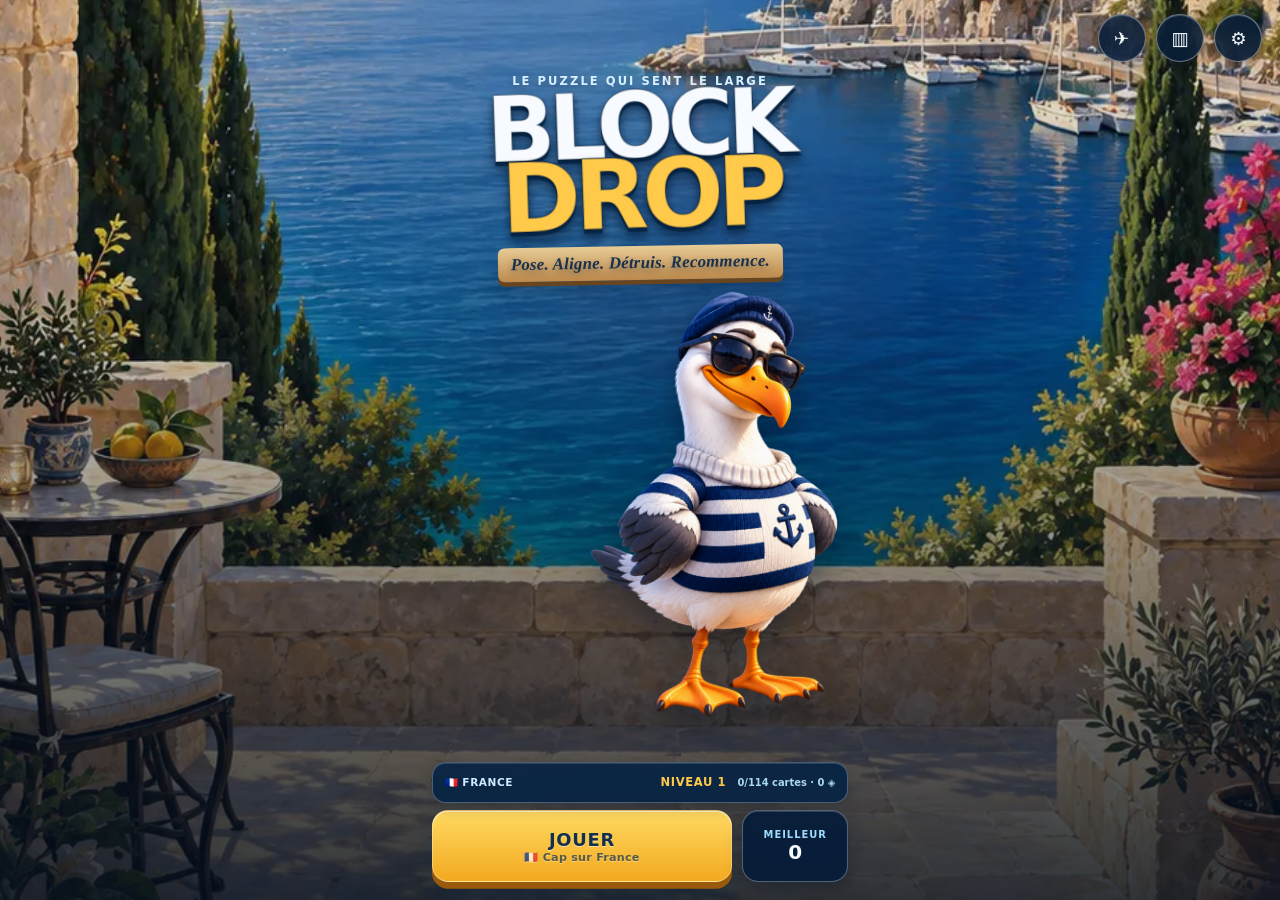
==== commit 14400c63: "Prepare BLOCK DROP v2.3 for Kartel99Games closed test" ====
--- a/app/src/main/assets/public/index.html
+++ b/app/src/main/assets/public/index.html
@@ -39,7 +39,7 @@
         <button id="homeJourney" class="home-journey" type="button" aria-label="Voir le tour du monde et les cartes postales">
           <span id="homeCountry">🇫🇷 FRANCE</span>
           <strong>NIVEAU <b id="homeLevel">1</b></strong>
-          <small><b id="homePostcardCount">0</b>/19 cartes</small>
+          <small><b id="homePostcardCount">0</b>/114 cartes · <span id="homeWallet">0</span> ◈</small>
         </button>
         <div class="home-buttons-row">
           <button id="playButton" class="primary-button play-button" type="button">
@@ -108,7 +108,7 @@
             <span>GOMME</span>
             <b id="eraserCount">1</b>
           </button>
-          <p id="gameHint" class="game-hint">Glisse une pièce sur la grille</p>
+          <button id="walletButton" class="wallet-button" type="button" aria-label="Ouvrir les jokers et voir mes pièces"><strong>◈ <span id="walletValue">0</span></strong><small id="gameHint">PIÈCES · JOKERS</small></button>
           <button id="redrawButton" class="bonus-button" type="button">
             <span class="bonus-icon">↻</span>
             <span>TIRAGE</span>
@@ -139,6 +139,7 @@
           <div><span>MEILLEUR COMBO</span><strong id="finalCombo">×1</strong></div>
         </div>
         <button id="replayButton" class="primary-button" type="button">REJOUER</button>
+        <p class="game-over-wallet">◈ <span id="gameOverWallet">0</span> pièces</p>
         <div id="gameOverJokers" class="game-over-jokers" hidden>
           <button id="gameOverEraser" type="button">⌫ GOMME <b>×1</b></button>
           <button id="gameOverRedraw" type="button">↻ TIRAGE <b>×1</b></button>
@@ -149,6 +150,18 @@
           <span><strong>LIBÉRER DE L'ESPACE</strong><small>Seconde chance · vidéo récompensée</small></span>
         </button>
         <button id="gameOverHomeButton" class="text-button" type="button">ACCUEIL</button>
+      </div>
+    </div>
+
+    <div id="shopOverlay" class="overlay" hidden>
+      <div class="modal-card shop-card">
+        <button class="modal-close" data-close-overlay="shopOverlay" type="button" aria-label="Fermer">×</button>
+        <p class="eyebrow">LE COMPTOIR DU PORT</p>
+        <h2>JOKERS</h2>
+        <p class="shop-balance">◈ <strong id="shopWallet">0</strong> pièces</p>
+        <button id="buyEraser" class="shop-item" type="button"><span>⌫ <strong>GOMME</strong><small>Efface jusqu'à 3 blocs</small></span><b>80 ◈</b></button>
+        <button id="buyRedraw" class="shop-item" type="button"><span>↻ <strong>NOUVEAU TIRAGE</strong><small>Remplace les pièces disponibles</small></span><b>65 ◈</b></button>
+        <p>Un joker de chaque type au maximum. Gagne des pièces en plaçant des blocs et en détruisant des lignes.</p>
       </div>
     </div>
 
@@ -185,7 +198,8 @@
         <h2>STATISTIQUES</h2>
         <div class="stats-list">
           <div><span>Niveau actuel</span><strong id="statsLevel">1</strong></div>
-          <div><span>Cartes postales</span><strong id="statsPostcards">0/19</strong></div>
+          <div><span>Cartes postales</span><strong id="statsPostcards">0/114</strong></div>
+          <div><span>Pièces</span><strong id="statsCoins">0 ◈</strong></div>
           <div><span>Parties jouées</span><strong id="statsGames">0</strong></div>
           <div><span>Meilleur score</span><strong id="statsBest">0</strong></div>
           <div><span>Lignes détruites</span><strong id="statsLines">0</strong></div>
@@ -200,14 +214,15 @@
         <button class="modal-close" data-close-overlay="postcardsOverlay" type="button" aria-label="Fermer">×</button>
         <p class="eyebrow">LE TOUR DU MONDE</p>
         <h2>CARTES POSTALES</h2>
-        <p class="postcards-intro">Une nouvelle carte avec la mouette tous les 10 niveaux.</p>
+        <p class="postcards-intro">114 cartes à collectionner : une édition spéciale tous les 10 niveaux et d'autres cartes en détruisant des lignes.</p>
+        <p id="collectionCount" class="collection-count">0/114 cartes</p>
         <div id="postcardGrid" class="postcard-grid" aria-label="Collection de cartes postales"></div>
       </div>
     </div>
 
     <div id="postcardRewardOverlay" class="overlay postcard-reward-overlay" hidden>
       <div class="postcard-reward-card">
-        <p class="eyebrow">10 NIVEAUX BOUCLÉS</p>
+        <p id="rewardEyebrow" class="eyebrow">NOUVELLE ESCALE</p>
         <h2>NOUVELLE CARTE !</h2>
         <div id="rewardPostcard" class="postcard-art reward-postcard" role="img"></div>
         <strong id="rewardCountry">🇫🇷 France</strong>
--- a/app/src/main/assets/public/styles.css
+++ b/app/src/main/assets/public/styles.css
@@ -624,6 +624,10 @@
 
 .bonus-button:active { transform: translateY(.12rem); }
 .bonus-button:disabled { opacity: .35; filter: grayscale(.7); pointer-events: none; }
+.bonus-button.need-purchase b { background: #e9b84c; color: #102b44; }
+.wallet-button { display: flex; min-width: 0; flex-direction: column; align-items: center; justify-content: center; gap: .08rem; padding: .3rem; border: 1px solid rgba(255,220,116,.42); border-radius: .75rem; background: rgba(4,34,62,.82); color: #ffdd79; }
+.wallet-button strong { font-size: 1rem; line-height: 1.05; }
+.wallet-button small { color: #d9e9f2; font-size: .58rem; font-weight: 800; letter-spacing: .03em; text-align: center; }
 .bonus-icon { font-size: 1.18rem; line-height: 1; }
 .bonus-button b {
   position: absolute;
@@ -781,6 +785,16 @@
 .game-over-jokers { display: flex; gap: .55rem; margin-top: .8rem; }
 .game-over-jokers button { flex: 1; min-height: 2.7rem; border: 1px solid rgba(255,255,255,.28); border-radius: .75rem; background: #175b83; color: #fff; font-size: .72rem; font-weight: 900; }
 .game-over-jokers b { color: #ffda62; }
+.game-over-wallet { margin: .7rem 0 .05rem; color: #ffdc77; font-size: .88rem; font-weight: 900; text-align: center; }
+.shop-card { width: min(92vw, 26rem); }
+.shop-balance { margin: .2rem 0 1rem; color: #ffdb79; font-size: 1.15rem; }
+.shop-item { display: flex; width: 100%; min-height: 4.5rem; align-items: center; justify-content: space-between; gap: .5rem; margin: .55rem 0; padding: .65rem .8rem; border: 1px solid rgba(255,255,255,.24); border-radius: .85rem; background: #15587f; color: #fff; text-align: left; }
+.shop-item span { display: grid; gap: .12rem; font-size: 1.1rem; }
+.shop-item strong { display: inline; font-size: .85rem; }
+.shop-item small { color: #bce1f3; font-size: .68rem; }
+.shop-item b { flex: none; color: #ffe080; font-size: .85rem; }
+.shop-item:disabled { opacity: .5; }
+.shop-card > p:last-child { color: #bce1f3; font-size: .7rem; line-height: 1.4; }
 .ad-policy-note { margin: .5rem .4rem 0; color: #8fc4e2; font-size: .6rem; line-height: 1.35; }
 
 .video-button {
@@ -842,6 +856,7 @@
   font-size: .74rem;
   line-height: 1.35;
 }
+.collection-count { margin: -.3rem 0 .7rem; color: #ffdd79; font-size: .8rem; font-weight: 900; }
 
 .postcard-grid {
   display: grid;
@@ -861,14 +876,15 @@
 
 .postcard-art {
   width: 100%;
-  aspect-ratio: 5 / 6;
+  aspect-ratio: 1;
   border-radius: .5rem;
   background-image: url("assets/postcards-atlas.png");
   background-repeat: no-repeat;
   background-position: var(--post-x, 0%) var(--post-y, 0%);
-  background-size: 400% 500%;
+  background-size: 300% 200%;
   box-shadow: inset 0 0 0 1px rgba(255,255,255,.22);
 }
+.postcard-art::before { display: grid; width: 1.28rem; height: 1.28rem; place-items: center; margin: .3rem .3rem 0 auto; border: 1px solid rgba(255,255,255,.9); border-radius: 50%; background: rgba(4,30,56,.62); color: #fff; content: attr(data-edition); font-size: .76rem; text-shadow: 0 1px #123; }
 
 .postcard-item span {
   display: block;
